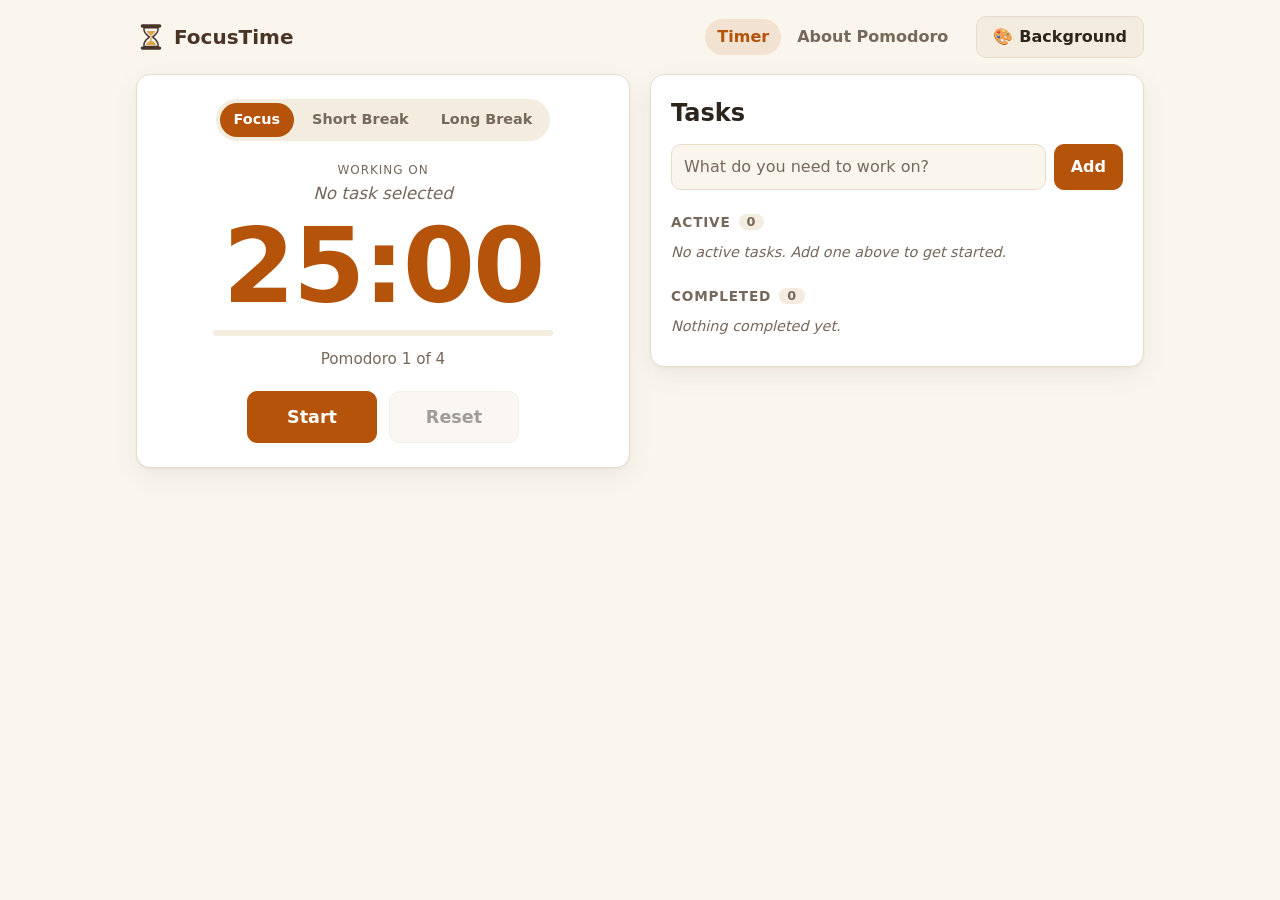
==== index.html @ f9aefca9 "project initalized" ====
<!doctype html>
<html lang="en">
<head>
  <meta charset="utf-8">
  <meta name="viewport" content="width=device-width, initial-scale=1">
  <title>FocusTime</title>
  <meta name="description" content="FocusTime – a Pomodoro timer with a simple task list for students.">
  <link rel="icon" type="image/svg+xml" href="assets/favicon.svg">
  <link rel="stylesheet" href="css/style.css">
  <script src="js/core/storage.js"></script>
  <script src="js/features/background.js"></script>
</head>
<body data-mode="focus">
  <header class="site-header">
    <a class="logo" href="index.html" aria-label="FocusTime home">
      <svg class="logo-mark" viewBox="0 0 32 32" aria-hidden="true">
        <rect class="lg-frame" x="5" y="2.5" width="22" height="3.5" rx="1.75"/>
        <rect class="lg-frame" x="5" y="26" width="22" height="3.5" rx="1.75"/>
        <path class="lg-glass" d="M8.5 6h15v2c0 4.2-4.3 6.6-5.8 8 1.5 1.4 5.8 3.8 5.8 8v2h-15v-2c0-4.2 4.3-6.6 5.8-8-1.5-1.4-5.8-3.8-5.8-8z"/>
        <path class="lg-sand" d="M11.2 9.5h9.6c-.9 2.2-3.2 3.8-4.8 5.2-1.6-1.4-3.9-3-4.8-5.2z"/>
        <rect class="lg-sand lg-stream" x="15.35" y="14.5" width="1.3" height="6.5" rx=".65"/>
        <path class="lg-sand" d="M10.6 24.6c.6-2.6 3-4.1 5.4-4.6 2.4.5 4.8 2 5.4 4.6z"/>
      </svg>
      <span>FocusTime</span>
    </a>
    <nav aria-label="Main">
      <a href="index.html" aria-current="page">Timer</a>
      <a href="about.html">About Pomodoro</a>
    </nav>
  </header>

  <main class="app">
    <section id="timer-card" class="card timer-card" data-mode="focus" aria-labelledby="timer-heading">
      <h1 id="timer-heading" class="visually-hidden">Pomodoro timer</h1>

      <div class="mode-tabs" role="group" aria-label="Timer mode">
        <button type="button" class="mode-tab" data-mode="focus">Focus</button>
        <button type="button" class="mode-tab" data-mode="short">Short Break</button>
        <button type="button" class="mode-tab" data-mode="long">Long Break</button>
      </div>

      <p class="current-task">
        <span class="current-task-label">Working on</span>
        <strong id="current-task-name" class="is-empty">No task selected</strong>
      </p>

      <div id="time" class="time" role="timer">25:00</div>

      <div class="progress" aria-hidden="true"><div id="progress-bar" class="progress-bar"></div></div>

      <p id="cycle-info" class="cycle-info">Pomodoro 1 of 4</p>

      <div class="controls">
        <button type="button" id="start-btn" class="btn btn-primary btn-large">Start</button>
        <button type="button" id="reset-btn" class="btn btn-large">Reset</button>
      </div>
    </section>

    <section class="card tasks-card" aria-labelledby="tasks-heading">
      <h2 id="tasks-heading">Tasks</h2>

      <form id="task-form" class="task-form" novalidate>
        <label for="task-input" class="visually-hidden">New task</label>
        <input id="task-input" type="text" maxlength="120" autocomplete="off"
               placeholder="What do you need to work on?">
        <button type="submit" class="btn btn-primary">Add</button>
      </form>
      <p id="task-error" class="form-error" role="alert" hidden>Please enter a task title.</p>

      <h3 class="list-heading">Active <span id="active-count" class="pill">0</span></h3>
      <ul id="active-list" class="task-list"></ul>
      <p id="active-empty" class="empty">No active tasks. Add one above to get started.</p>

      <h3 class="list-heading">Completed <span id="completed-count" class="pill">0</span></h3>
      <ul id="completed-list" class="task-list"></ul>
      <p id="completed-empty" class="empty">Nothing completed yet.</p>
    </section>
  </main>

  <div id="status" class="visually-hidden" aria-live="polite"></div>

  <!-- Load order = dependency order: core → models → services → views → controller -->
  <script src="js/core/config.js"></script>
  <script src="js/models/timer.js"></script>
  <script src="js/models/task-store.js"></script>
  <script src="js/services/notifier.js"></script>
  <script src="js/ui/timer-view.js"></script>
  <script src="js/ui/task-view.js"></script>
  <script src="js/app.js"></script>
</body>
</html>
---- css/style.css ----
/* ---------- Tokens ----------
   Palette taken from the sandglass logo:
   walnut frame, warm sand, pale glass. */
:root {
  --bg: #faf6ee;
  --surface: #ffffff;
  --surface-2: #f3ecdf;
  --text: #2d241b;
  --muted: #76685a;
  --border: #e7dcc9;
  --danger: #b42318;
  --focus-ring: #2563eb;

  --focus: #b45309;   /* amber sand */
  --short: #2f7d6d;   /* sage teal */
  --long: #3d5a8a;    /* dusk blue */
  --accent: var(--focus);
  --accent-soft: color-mix(in srgb, var(--accent) 12%, transparent);
  --on-accent: #ffffff;

  --logo-frame: #4a3426;
  --logo-glass: #eef3f5;
  --logo-sand: #e0a542;

  --radius: 14px;
  --shadow: 0 1px 2px rgb(74 52 38 / 0.05), 0 8px 24px rgb(74 52 38 / 0.08);
  --font: system-ui, -apple-system, "Segoe UI", Roboto, sans-serif;
  color-scheme: light;
}

@media (prefers-color-scheme: dark) {
  :root:not([data-theme="light"]) {
    --bg: #15120e;
    --surface: #201b15;
    --surface-2: #2a241c;
    --text: #f4ede2;
    --muted: #a99a85;
    --border: #3a3126;
    --danger: #ff7b6b;
    --focus-ring: #8fb4ff;
    --focus: #f0b45a;
    --short: #5cc4ad;
    --long: #92b2e8;
    --on-accent: #1b150e;
    --logo-frame: #d9c2a3;
    --logo-glass: rgb(255 255 255 / 0.07);
    --logo-sand: #f0b45a;
    --shadow: 0 1px 2px rgb(0 0 0 / 0.3), 0 8px 24px rgb(0 0 0 / 0.35);
    color-scheme: dark;
  }
}
:root[data-theme="dark"] {
  --bg: #15120e;
  --surface: #201b15;
  --surface-2: #2a241c;
  --text: #f4ede2;
  --muted: #a99a85;
  --border: #3a3126;
  --danger: #ff7b6b;
  --focus-ring: #8fb4ff;
  --focus: #f0b45a;
  --short: #5cc4ad;
  --long: #92b2e8;
  --on-accent: #1b150e;
  --logo-frame: #d9c2a3;
  --logo-glass: rgb(255 255 255 / 0.07);
  --logo-sand: #f0b45a;
  --shadow: 0 1px 2px rgb(0 0 0 / 0.3), 0 8px 24px rgb(0 0 0 / 0.35);
  color-scheme: dark;
}

body[data-mode="focus"] { --accent: var(--focus); }
body[data-mode="short"] { --accent: var(--short); }
body[data-mode="long"]  { --accent: var(--long); }

/* ---------- Base ---------- */
*, *::before, *::after { box-sizing: border-box; }

html { -webkit-text-size-adjust: 100%; }

/* Component display rules must never beat the hidden attribute. */
[hidden] { display: none !important; }

body {
  margin: 0;
  min-height: 100vh;
  background: var(--bg);
  color: var(--text);
  font-family: var(--font);
  line-height: 1.5;
  transition: background-color 0.3s;
}

/* Custom background (set by js/background.js as --app-bg on <html>). */
body::before {
  content: "";
  position: fixed;
  inset: 0;
  z-index: -1;
  background: var(--app-bg, var(--bg));
  pointer-events: none;
}
.has-custom-bg body { padding-bottom: 40px; }
.bg-panel-open { overflow: hidden; }

h1, h2, h3 { line-height: 1.2; }

a { color: var(--accent); }

:focus-visible {
  outline: 3px solid var(--focus-ring);
  outline-offset: 2px;
}

.visually-hidden {
  position: absolute !important;
  width: 1px; height: 1px;
  padding: 0; margin: -1px;
  overflow: hidden; clip: rect(0 0 0 0);
  white-space: nowrap; border: 0;
}

/* ---------- Header ---------- */
.site-header {
  display: flex;
  flex-wrap: wrap;
  align-items: center;
  justify-content: space-between;
  gap: 8px 16px;
  max-width: 1040px;
  margin: 0 auto;
  padding: 16px;
}

.logo {
  display: inline-flex;
  align-items: center;
  gap: 8px;
  font-weight: 800;
  font-size: 1.25rem;
  color: var(--logo-frame);
  text-decoration: none;
}
.logo-mark { width: 30px; height: 30px; flex: none; }
.lg-frame { fill: var(--logo-frame); }
.lg-glass { fill: var(--logo-glass); stroke: var(--logo-frame); stroke-width: 1.6; stroke-linejoin: round; }
.lg-sand { fill: var(--logo-sand); }

/* The sand stream trickles while the timer is running. */
body.is-running .lg-stream { animation: trickle 1.2s ease-in-out infinite; }
@keyframes trickle { 50% { opacity: 0.35; } }

.site-header nav { display: flex; gap: 4px; order: 3; }
.bg-open-btn { order: 2; margin-left: auto; padding: 6px 12px; border-radius: 999px; }

@media (max-width: 639px) {
  .site-header nav { flex-basis: 100%; }
  .bg-open-label {
    position: absolute; width: 1px; height: 1px; overflow: hidden;
    clip: rect(0 0 0 0); white-space: nowrap;
  }
}
@media (min-width: 640px) {
  .site-header nav { order: 2; margin-left: auto; }
  .bg-open-btn { order: 3; margin-left: 0; }
}

/* Keep header and article readable on photos and strong colours. */
.has-custom-bg .site-header .logo,
.has-custom-bg .site-header nav {
  padding: 4px 12px 4px 8px;
  border-radius: 999px;
  background: color-mix(in srgb, var(--surface) 88%, transparent);
  -webkit-backdrop-filter: blur(8px);
  backdrop-filter: blur(8px);
  box-shadow: var(--shadow);
}
.has-custom-bg .site-header nav { padding: 4px; flex-basis: auto; }
.has-custom-bg .article {
  width: calc(100% - 32px);
  margin: 8px auto 48px;
  padding: 8px 24px 40px;
  background: var(--surface);
  border: 1px solid var(--border);
  border-radius: var(--radius);
  box-shadow: var(--shadow);
}

.site-header nav a {
  padding: 6px 12px;
  border-radius: 999px;
  color: var(--muted);
  text-decoration: none;
  font-weight: 600;
}
.site-header nav a:hover { color: var(--text); background: var(--surface-2); }
.site-header nav a[aria-current="page"] { color: var(--accent); background: var(--accent-soft); }

/* ---------- Layout ---------- */
.app {
  display: grid;
  gap: 20px;
  max-width: 1040px;
  margin: 0 auto;
  padding: 0 16px 48px;
}

@media (min-width: 860px) {
  .app {
    grid-template-columns: minmax(0, 1fr) minmax(0, 1fr);
    align-items: start;
  }
  .timer-card { position: sticky; top: 16px; }
}

.card {
  background: var(--surface);
  border: 1px solid var(--border);
  border-radius: var(--radius);
  box-shadow: var(--shadow);
  padding: 24px 20px;
  min-width: 0;
}

/* ---------- Buttons ---------- */
.btn {
  display: inline-flex;
  align-items: center;
  justify-content: center;
  gap: 6px;
  padding: 8px 16px;
  border: 1px solid var(--border);
  border-radius: 10px;
  background: var(--surface-2);
  color: var(--text);
  font: inherit;
  font-weight: 600;
  cursor: pointer;
  text-decoration: none;
  transition: background-color 0.15s, transform 0.05s, opacity 0.15s;
}
.btn:hover { filter: brightness(0.97); }
.btn:active { transform: translateY(1px); }
.btn:disabled { opacity: 0.45; cursor: not-allowed; }

.btn-primary {
  background: var(--accent);
  border-color: var(--accent);
  color: var(--on-accent);
}
.btn-primary:hover { filter: brightness(1.07); }

.btn-large { padding: 12px 28px; font-size: 1.1rem; min-width: 130px; }
.btn-small { padding: 4px 10px; font-size: 0.85rem; }
.btn-icon { padding: 4px 8px; font-size: 0.95rem; background: transparent; border-color: transparent; }
.btn-icon:hover { background: var(--surface-2); }
.btn-danger:hover { color: var(--danger); }
.btn-selected { background: var(--accent-soft); border-color: var(--accent); color: var(--accent); }

/* ---------- Timer ---------- */
.timer-card { text-align: center; }

.mode-tabs {
  display: inline-flex;
  flex-wrap: wrap;
  justify-content: center;
  gap: 4px;
  padding: 4px;
  border-radius: 999px;
  background: var(--surface-2);
}

.mode-tab {
  padding: 6px 14px;
  border: 0;
  border-radius: 999px;
  background: transparent;
  color: var(--muted);
  font: inherit;
  font-size: 0.9rem;
  font-weight: 600;
  cursor: pointer;
}
.mode-tab:hover { color: var(--text); }
.mode-tab.is-selected { background: var(--accent); color: var(--on-accent); }
@media (max-width: 400px) {
  .mode-tab { padding: 6px 10px; font-size: 0.85rem; }
}

.current-task { margin: 20px 0 0; display: grid; gap: 2px; }
.current-task-label {
  font-size: 0.75rem;
  text-transform: uppercase;
  letter-spacing: 0.08em;
  color: var(--muted);
}
#current-task-name { font-size: 1.05rem; overflow-wrap: anywhere; }
#current-task-name.is-empty { color: var(--muted); font-weight: 500; font-style: italic; }

.time {
  margin: 8px 0 12px;
  font-size: clamp(4rem, 18vw, 6.5rem);
  font-weight: 800;
  font-variant-numeric: tabular-nums;
  letter-spacing: -0.02em;
  color: var(--accent);
  line-height: 1;
}

.progress {
  height: 6px;
  margin: 0 auto;
  max-width: 340px;
  border-radius: 999px;
  background: var(--surface-2);
  overflow: hidden;
}
.progress-bar {
  height: 100%;
  width: 0;
  background: var(--accent);
  transition: width 0.25s linear;
}

.cycle-info { margin: 12px 0 20px; color: var(--muted); font-size: 0.95rem; }

.controls { display: flex; flex-wrap: wrap; justify-content: center; gap: 12px; }

/* ---------- Tasks ---------- */
.tasks-card h2 { margin: 0 0 16px; }

.task-form { display: flex; gap: 8px; }
.task-form input {
  flex: 1;
  min-width: 0;
  padding: 10px 12px;
  border: 1px solid var(--border);
  border-radius: 10px;
  background: var(--bg);
  color: var(--text);
  font: inherit;
}
.task-form input::placeholder { color: var(--muted); }

.form-error { margin: 8px 0 0; color: var(--danger); font-size: 0.9rem; }

.list-heading {
  display: flex;
  align-items: center;
  gap: 8px;
  margin: 24px 0 8px;
  font-size: 0.85rem;
  text-transform: uppercase;
  letter-spacing: 0.06em;
  color: var(--muted);
}

.pill {
  padding: 0 8px;
  border-radius: 999px;
  background: var(--surface-2);
  font-size: 0.8rem;
}

.task-list { list-style: none; margin: 0; padding: 0; display: grid; gap: 6px; }

.task {
  display: grid;
  grid-template-columns: auto minmax(0, 1fr) auto;
  grid-template-areas:
    "check title count"
    "check actions actions";
  align-items: center;
  gap: 4px 10px;
  padding: 10px 12px;
  border: 1px solid var(--border);
  border-left: 4px solid transparent;
  border-radius: 10px;
  background: var(--surface);
}
@media (min-width: 520px) {
  .task {
    grid-template-columns: auto minmax(0, 1fr) auto auto;
    grid-template-areas: "check title count actions";
  }
}

.task.is-active { border-left-color: var(--accent); background: var(--accent-soft); }

.task input[type="checkbox"] {
  grid-area: check;
  width: 20px; height: 20px;
  accent-color: var(--accent);
  cursor: pointer;
}

.task-title { grid-area: title; overflow-wrap: anywhere; cursor: text; }
.task-edit {
  grid-area: title;
  min-width: 0;
  padding: 4px 8px;
  border: 1px solid var(--accent);
  border-radius: 6px;
  background: var(--bg);
  color: var(--text);
  font: inherit;
}
.task-count { grid-area: count; font-size: 0.85rem; color: var(--muted); white-space: nowrap; }
.task-actions { grid-area: actions; display: flex; justify-content: flex-end; gap: 2px; }

.task.is-done .task-title { text-decoration: line-through; color: var(--muted); cursor: default; }

.empty { margin: 4px 0; color: var(--muted); font-size: 0.9rem; font-style: italic; }

/* ---------- About page ---------- */
.article {
  max-width: 720px;
  margin: 0 auto;
  padding: 8px 16px 64px;
}
.article h1 { font-size: clamp(1.8rem, 6vw, 2.6rem); margin: 16px 0; }
.article h2 { margin-top: 40px; }
.lede { font-size: 1.15rem; color: var(--muted); }

.steps { padding: 0; list-style: none; counter-reset: step; display: grid; gap: 10px; }
.steps li {
  counter-increment: step;
  position: relative;
  padding: 12px 16px 12px 56px;
  background: var(--surface);
  border: 1px solid var(--border);
  border-radius: 10px;
}
.steps li::before {
  content: counter(step);
  position: absolute;
  left: 16px;
  top: 10px;
  display: grid;
  place-items: center;
  width: 28px; height: 28px;
  border-radius: 50%;
  background: var(--accent);
  color: var(--on-accent);
  font-weight: 700;
}

.benefits li, .article ul li { margin-bottom: 6px; }

/* ---------- Background panel ---------- */
.bg-overlay {
  position: fixed;
  inset: 0;
  z-index: 40;
  background: rgb(0 0 0 / 0.35);
}

.bg-panel {
  position: fixed;
  top: 0;
  right: 0;
  bottom: 0;
  z-index: 50;
  width: min(400px, 100%);
  display: flex;
  flex-direction: column;
  gap: 16px;
  padding: 16px 20px 20px;
  overflow-y: auto;
  overscroll-behavior: contain;
  background: var(--surface);
  color: var(--text);
  border-left: 1px solid var(--border);
  box-shadow: -12px 0 32px rgb(0 0 0 / 0.18);
  animation: slide-in 0.2s ease-out;
}
.bg-panel[hidden], .bg-overlay[hidden], .bg-pane[hidden] { display: none; }
@keyframes slide-in { from { transform: translateX(100%); } }

.bg-panel-head { display: flex; align-items: center; justify-content: space-between; }
.bg-panel-head h2 { margin: 0; font-size: 1.3rem; }

.bg-tabs {
  display: flex;
  gap: 4px;
  padding: 4px;
  border-radius: 999px;
  background: var(--surface-2);
}
.bg-tab {
  flex: 1;
  position: relative;
  padding: 6px 10px;
  border: 0;
  border-radius: 999px;
  background: transparent;
  color: var(--muted);
  font: inherit;
  font-size: 0.9rem;
  font-weight: 600;
  cursor: pointer;
}
.bg-tab[aria-selected="true"] { background: var(--surface); color: var(--text); box-shadow: 0 1px 3px rgb(0 0 0 / 0.12); }
.bg-tab.is-current::after {
  content: "";
  display: inline-block;
  width: 6px; height: 6px;
  margin-left: 6px;
  vertical-align: middle;
  border-radius: 50%;
  background: var(--accent);
}

.bg-pane { display: grid; grid-template-columns: minmax(0, 1fr); gap: 10px; align-content: start; }

.bg-label {
  margin: 6px 0 0;
  font-size: 0.75rem;
  font-weight: 700;
  letter-spacing: 0.06em;
  text-transform: uppercase;
  color: var(--muted);
}
.bg-label output { text-transform: none; letter-spacing: 0; color: var(--text); font-weight: 600; }

.bg-row { display: flex; flex-wrap: wrap; align-items: center; gap: 8px; }
.bg-row form, .bg-row .bg-input { flex: 1; }

.bg-input {
  min-width: 0;
  padding: 8px 10px;
  border: 1px solid var(--border);
  border-radius: 10px;
  background: var(--bg);
  color: var(--text);
  font: inherit;
}
.bg-hex { flex: 0 1 120px; font-family: ui-monospace, "SFMono-Regular", Menlo, monospace; }

.bg-panel input[type="color"] {
  width: 56px;
  height: 40px;
  padding: 2px;
  border: 1px solid var(--border);
  border-radius: 10px;
  background: var(--surface);
  cursor: pointer;
}

.bg-panel input[type="range"] { width: 100%; accent-color: var(--accent); }

.bg-swatches { display: grid; grid-template-columns: repeat(6, 1fr); gap: 10px; }
.bg-swatch {
  aspect-ratio: 1;
  border: 1px solid var(--border);
  border-radius: 50%;
  cursor: pointer;
}

.bg-preview { height: 80px; border: 1px solid var(--border); border-radius: 12px; }

.bg-gradient-colors { display: flex; align-items: flex-end; gap: 12px; }
.bg-gradient-colors > div { display: grid; gap: 4px; }


.bg-control { display: grid; gap: 6px; }

.bg-kinds { display: grid; grid-template-columns: repeat(3, minmax(0, 1fr)); gap: 8px; }
.bg-kind {
  display: grid;
  justify-items: center;
  gap: 6px;
  padding: 8px 6px;
  border: 1px solid var(--border);
  border-radius: 10px;
  background: var(--surface);
  color: var(--muted);
  font: inherit;
  font-size: 0.85rem;
  font-weight: 600;
  cursor: pointer;
}
.bg-kind:hover { color: var(--text); }
.bg-kind[aria-pressed="true"] { border-color: var(--accent); background: var(--accent-soft); color: var(--text); }
.bg-kind-swatch { width: 100%; height: 28px; border-radius: 6px; border: 1px solid var(--border); }

.bg-positions {
  display: grid;
  grid-template-columns: repeat(3, 32px);
  gap: 6px;
  justify-self: start;
  padding: 6px;
  border-radius: 10px;
  background: var(--surface-2);
}
.bg-pos {
  width: 32px;
  height: 32px;
  display: grid;
  place-items: center;
  padding: 0;
  border: 0;
  border-radius: 8px;
  background: transparent;
  cursor: pointer;
}
.bg-pos::before {
  content: "";
  width: 8px;
  height: 8px;
  border-radius: 50%;
  background: var(--muted);
  opacity: 0.5;
}
.bg-pos:hover::before { opacity: 1; }
.bg-pos[aria-pressed="true"] { background: var(--surface); box-shadow: 0 1px 3px rgb(0 0 0 / 0.12); }
.bg-pos[aria-pressed="true"]::before { width: 12px; height: 12px; background: var(--accent); opacity: 1; }

.bg-presets { display: grid; grid-template-columns: repeat(3, 1fr); gap: 8px; }
.bg-preset { height: 48px; border: 1px solid var(--border); border-radius: 10px; cursor: pointer; }

.bg-swatch[aria-pressed="true"],
.bg-preset[aria-pressed="true"],
.bg-photo-btn[aria-pressed="true"] {
  box-shadow: 0 0 0 2px var(--surface), 0 0 0 4px var(--text);
}

.bg-note, .bg-status { margin: 0; font-size: 0.9rem; color: var(--muted); }
.bg-status:empty, .bg-note:empty { display: none; }
.bg-status.is-error { color: var(--danger); }

.bg-photos {
  list-style: none;
  margin: 0;
  padding: 0;
  display: grid;
  grid-template-columns: repeat(2, minmax(0, 1fr));
  gap: 12px 10px;
}
.bg-photo-btn {
  display: block;
  width: 100%;
  aspect-ratio: 3 / 2;
  padding: 0;
  border: 0;
  border-radius: 10px;
  overflow: hidden;
  cursor: pointer;
  background: var(--surface-2);
}
.bg-photo-btn img { display: block; width: 100%; height: 100%; object-fit: cover; }
.bg-photo-credit {
  display: block;
  margin-top: 4px;
  overflow: hidden;
  font-size: 0.75rem;
  white-space: nowrap;
  text-overflow: ellipsis;
  color: var(--muted);
}
.bg-photo-credit a { color: inherit; }

.bg-panel-foot { margin-top: auto; padding-top: 12px; border-top: 1px solid var(--border); }

.photo-credit {
  position: fixed;
  right: 12px;
  bottom: 12px;
  z-index: 5;
  max-width: calc(100% - 24px);
  margin: 0;
  padding: 4px 12px;
  border-radius: 999px;
  font-size: 0.75rem;
  color: var(--muted);
  background: color-mix(in srgb, var(--surface) 88%, transparent);
  -webkit-backdrop-filter: blur(6px);
  backdrop-filter: blur(6px);
}
.photo-credit a { color: var(--text); }

@media (prefers-reduced-motion: reduce) {
  * { transition: none !important; animation: none !important; }
}
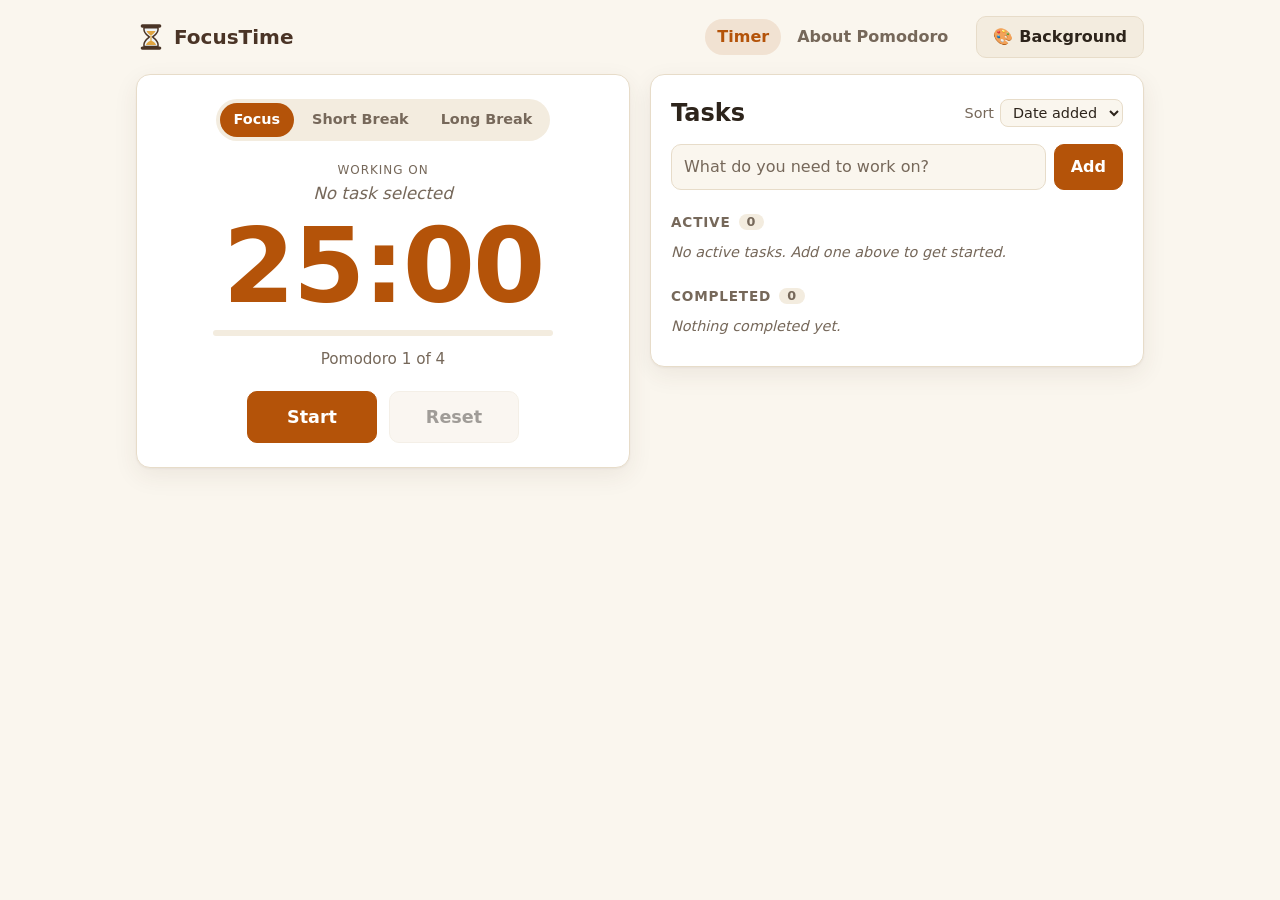
==== commit 7d0a5de5: "Sorting functionality added" ====
--- a/index.html
+++ b/index.html
@@ -57,7 +57,16 @@
     </section>
 
     <section class="card tasks-card" aria-labelledby="tasks-heading">
-      <h2 id="tasks-heading">Tasks</h2>
+      <div class="tasks-header">
+        <h2 id="tasks-heading">Tasks</h2>
+        <label class="task-sort">
+          <span>Sort</span>
+          <select id="task-sort">
+            <option value="created">Date added</option>
+            <option value="alpha">A–Z</option>
+          </select>
+        </label>
+      </div>
 
       <form id="task-form" class="task-form" novalidate>
         <label for="task-input" class="visually-hidden">New task</label>
--- a/css/style.css
+++ b/css/style.css
@@ -327,7 +327,23 @@
 .controls { display: flex; flex-wrap: wrap; justify-content: center; gap: 12px; }
 
 /* ---------- Tasks ---------- */
-.tasks-card h2 { margin: 0 0 16px; }
+.tasks-header {
+  display: flex;
+  align-items: center;
+  justify-content: space-between;
+  gap: 12px;
+  margin: 0 0 16px;
+}
+.tasks-card h2 { margin: 0; }
+.task-sort { display: flex; align-items: center; gap: 6px; font-size: 0.9rem; color: var(--muted); }
+.task-sort select {
+  padding: 4px 8px;
+  border: 1px solid var(--border);
+  border-radius: 8px;
+  background: var(--bg);
+  color: var(--text);
+  font: inherit;
+}
 
 .task-form { display: flex; gap: 8px; }
 .task-form input {
@@ -395,6 +411,7 @@
 }
 
 .task-title { grid-area: title; overflow-wrap: anywhere; cursor: text; }
+.is-running .task-title { cursor: default; }
 .task-edit {
   grid-area: title;
   min-width: 0;
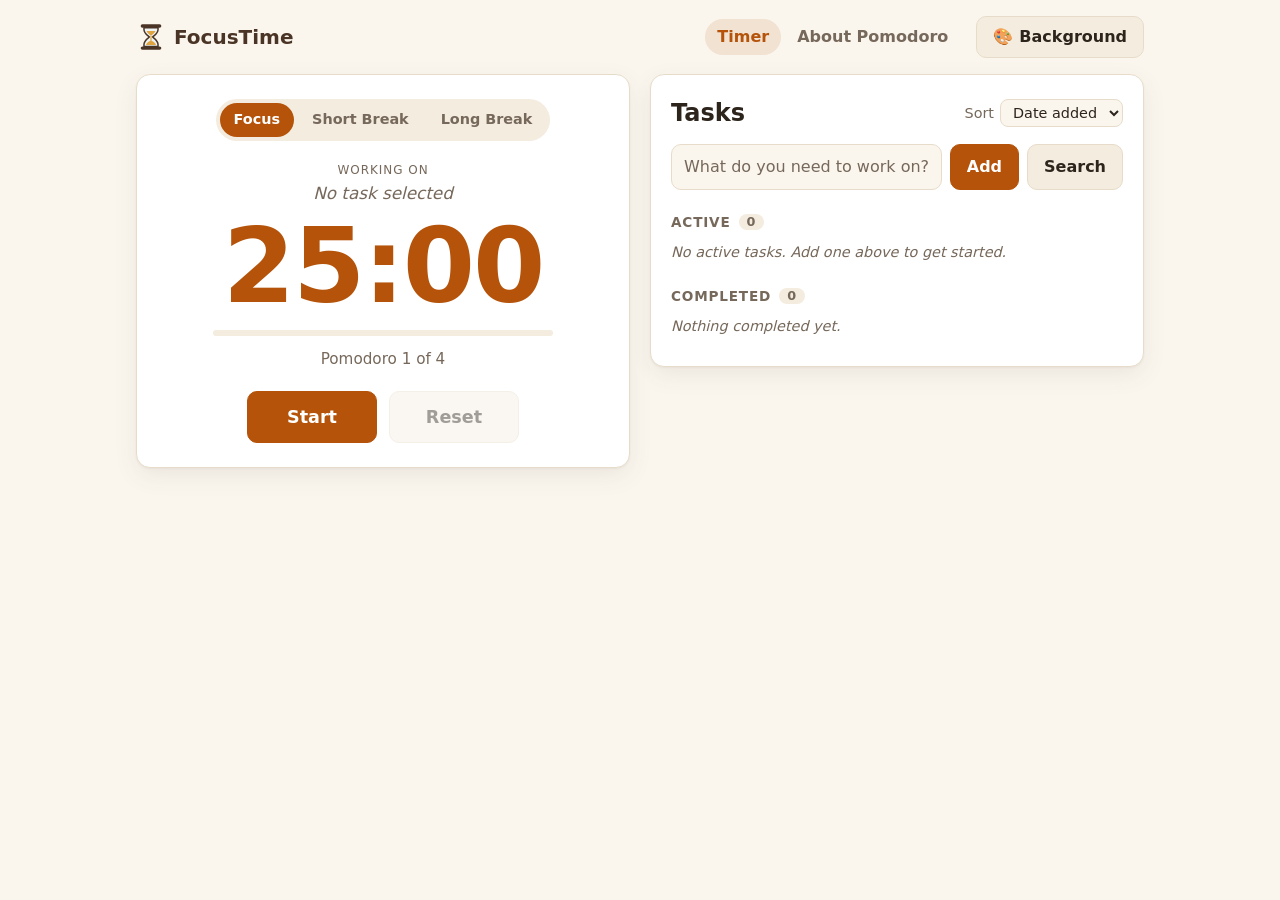
==== commit 14b82faa: "Searching functionality added" ====
--- a/index.html
+++ b/index.html
@@ -73,6 +73,7 @@
         <input id="task-input" type="text" maxlength="120" autocomplete="off"
                placeholder="What do you need to work on?">
         <button type="submit" class="btn btn-primary">Add</button>
+        <button type="button" id="search-btn" class="btn" aria-pressed="false">Search</button>
       </form>
       <p id="task-error" class="form-error" role="alert" hidden>Please enter a task title.</p>
 
